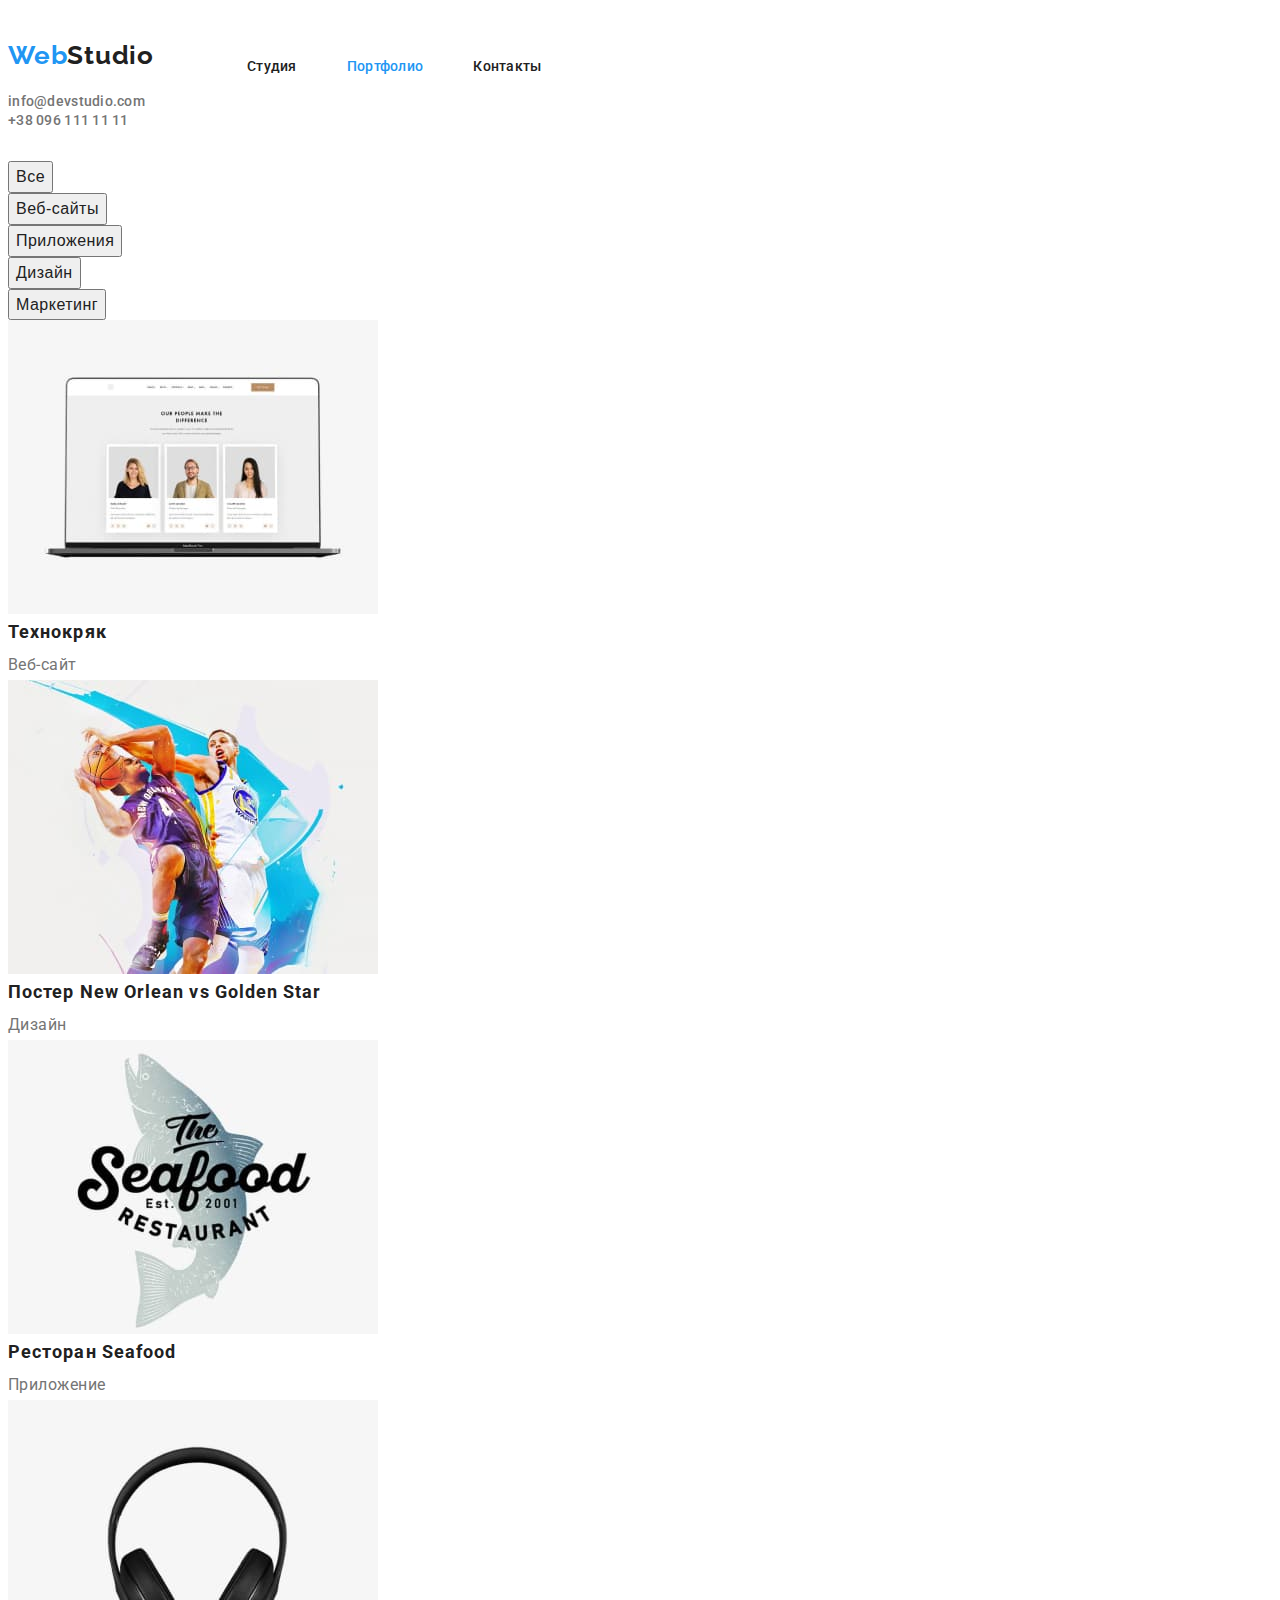
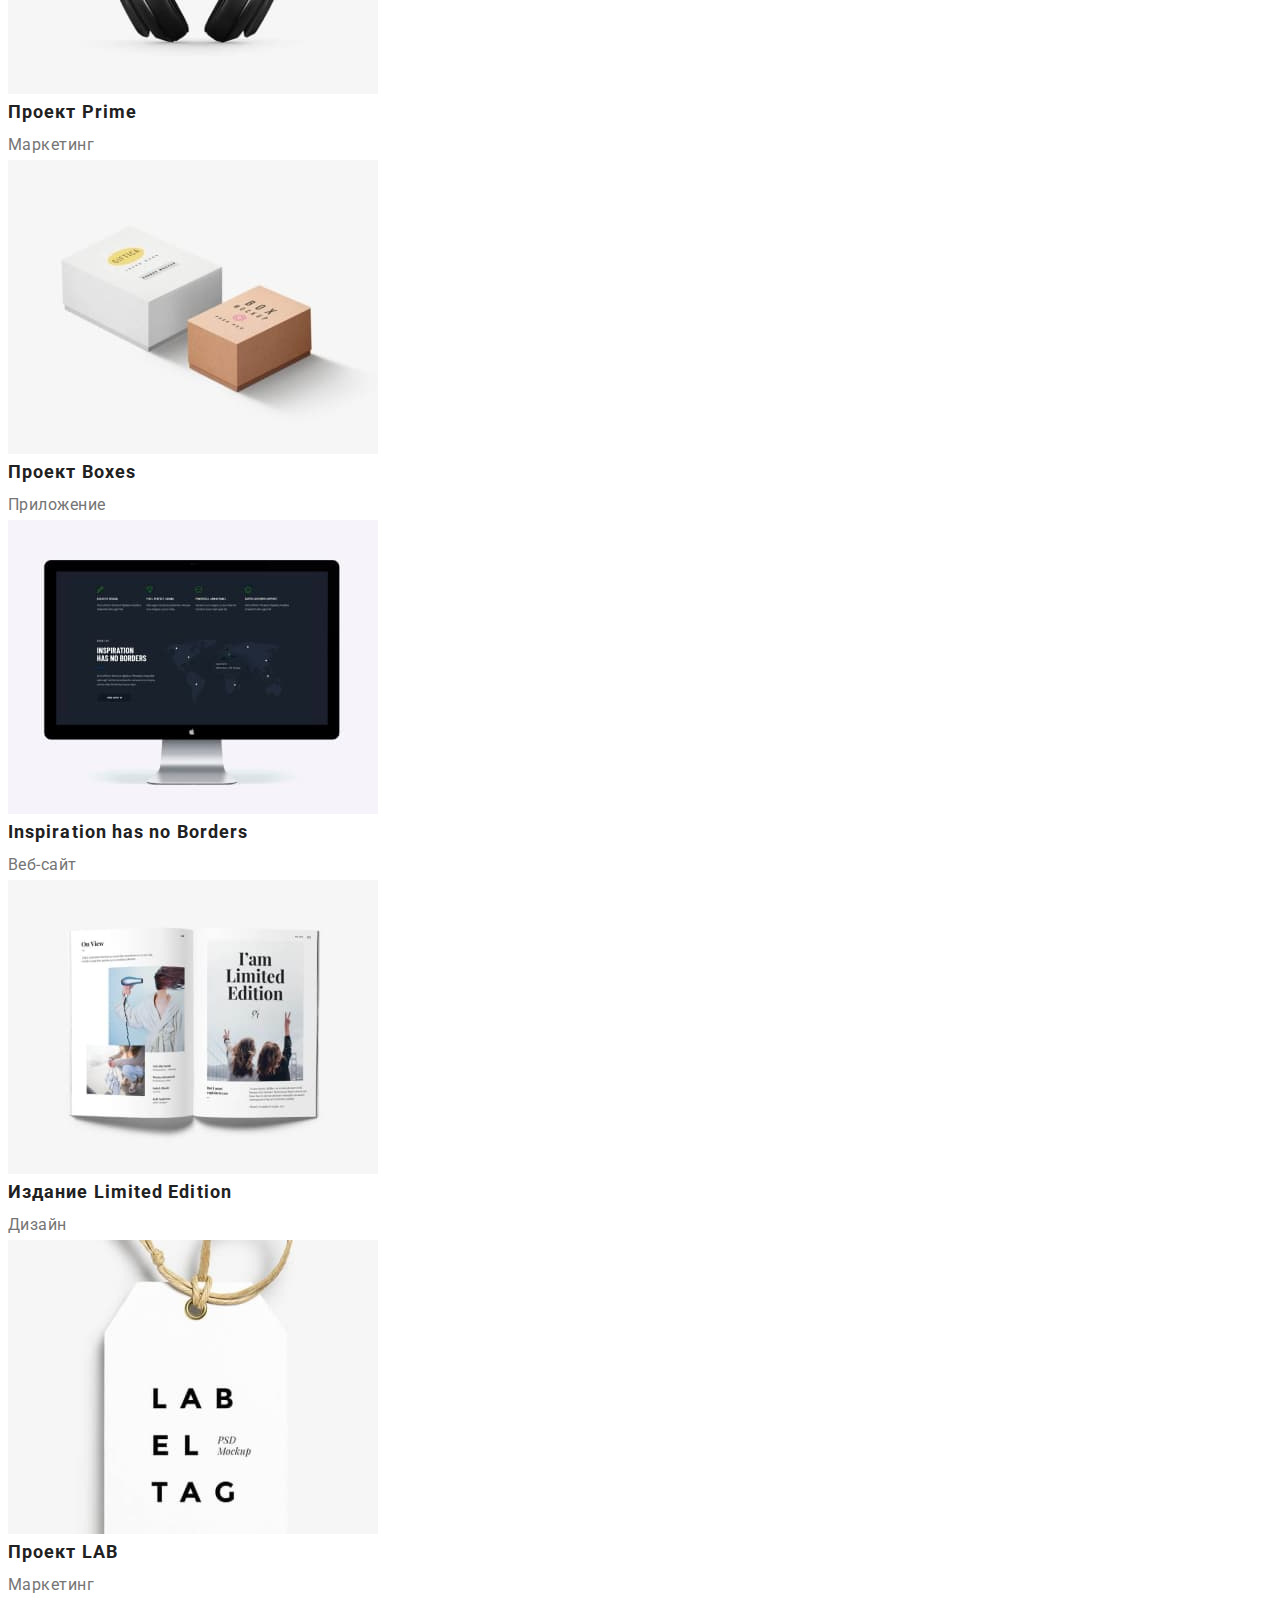
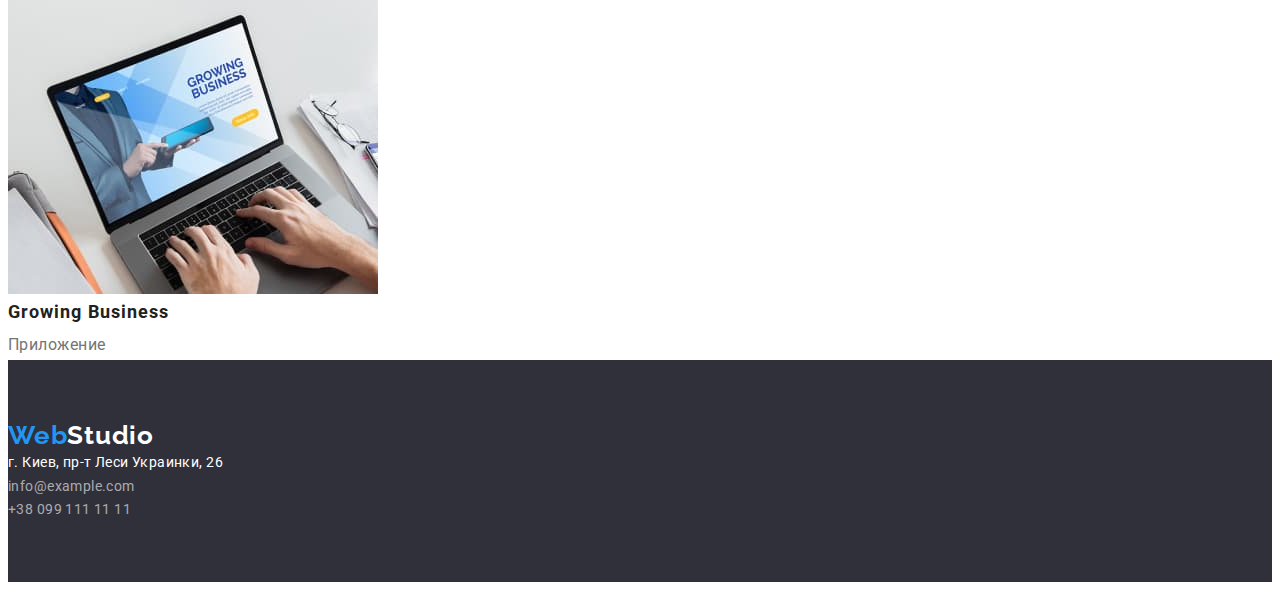
==== portfolio.html @ 588cfb85 "commit" ====
<!DOCTYPE html>
<html lang="ru">
  <head>
    <meta charset="UTF-8" />
    <meta http-equiv="X-UA-Compatible" content="IE=edge" />
    <meta name="viewport" content="width=device-width, initial-scale=1.0" />
    <title>Webstudio</title>
    <link rel="preconnect" href="https://fonts.googleapis.com" />
    <link rel="preconnect" href="https://fonts.gstatic.com" crossorigin />
    <link
      href="https://fonts.googleapis.com/css2?family=Montserrat&family=Raleway:wght@700&family=Roboto:wght@400;500;700;900&display=swap"
      rel="stylesheet"
    />
    <link rel="stylesheet" href="https://cdnjs.cloudflare.com/ajax/libs/modern-normalize/1.1.0/modern-normalize.min.css"
      integrity="sha512-wpPYUAdjBVSE4KJnH1VR1HeZfpl1ub8YT/NKx4PuQ5NmX2tKuGu6U/JRp5y+Y8XG2tV+wKQpNHVUX03MfMFn9Q=="
      crossorigin="anonymous" referrerpolicy="no-referrer" />
    <link rel="stylesheet" href="./css/styles.css" />
  </head>

  <body>
    <header class="header">
      <nav class="navigation">
        <a href="" class="logo"><span class="half-logo">Web</span>Studio</a>
        <ul class="header-list list">
          <li class="header-list-item">
            <a href="./index.html" class="header-link">Студия</a>
          </li>
          <li class="header-list-item">
            <a href="" class="header-link current">Портфолио</a>
          </li>
          <li class="header-list-item">
            <a href="" class="header-link">Контакты</a>
          </li>
        </ul>
      </nav>
      <ul class="list">
        <li>
          <a href="mailto:info@devstudio.com" class="header-link-mail"
            >info@devstudio.com</a
          >
        </li>
        <li>
          <a href="tel:+380961111111" class="header-link-tel"
            >+38 096 111 11 11</a
          >
        </li>
      </ul>
    </header>
    <main>
      <section class="products">
        <h2 class="visually-hidden">Фильтры</h2>
        <ul class="products-filters-list">
          <li class="products-filters-list-item list">
            <button type="button" class="products-filters-btn">Все</button>
          </li>
          <li class="products-filters-list-item list">
            <button type="button" class="products-filters-btn">Веб-сайты</button>
          </li>
          <li class="products-filters-list-item list">
            <button type="button" class="products-filters-btn">Приложения</button>
          </li>
          <li class="products-filters-list-item list">
            <button type="button" class="products-filters-btn">Дизайн</button>
          </li>
          <li class="products-filters-list-item list">
            <button type="button" class="products-filters-btn">Маркетинг</button>
          </li>
        </ul>
        <h2 class="visually-hidden">Наши продукты</h2>
        <ul class="products-list">
          <li class="products-list-item list">
            <img 
              src="./images/page2/project1.jpg" 
              alt="ноутбук" 
              width="370" 
              class="products-list-img"/>
            <h3 class="products-list-item-title">Технокряк</h3>
            <p class="products-list-item-text">Веб-сайт</p>
          </li>
          <li class="products-list-item list">
            <img
              src="./images/page2/project2.jpg"
              alt="два баскетболиста"
              width="370"
              class="products-list-img"
            />
            <h3 class="products-list-item-title">Постер <span lang="eng">New Orlean vs Golden Star</span></h3>
            <p class="products-list-item-text">Дизайн</p>
          </li>
          <li class="products-list-item list">
            <img
              src="./images/page2/project3.jpg"
              alt="вывеска ресторана"
              width="370"
              class="products-list-img"
            />
            <h3 class="products-list-item-title">Ресторан <span lang="eng">Seafood</span></h3>
            <p class="products-list-item-text">Приложение</p>
          </li>
          <li class="products-list-item list">
            <img 
            src="./images/page2/project4.jpg" 
            alt="наушники" 
            width="370"
            class="products-list-img" 
            />
            <h3 class="products-list-item-title">Проект <span lang="eng">Prime</span></h3>
            <p class="products-list-item-text">Маркетинг</p>
          </li>
          <li class="products-list-item list">
            <img
              src="./images/page2/project5.jpg"
              alt="две коробки"
              width="370"
              class="products-list-img"
            />
            <h3 class="products-list-item-title">Проект <span lang="eng">Boxes</span></h3>
            <p class="products-list-item-text">Приложение</p>
          </li>
          <li class="products-list-item list">
            <img
              src="./images/page2/project6.jpg"
              alt="монитор компьютера"
              width="370"
              class="products-list-img"
            />
            <h3 class="products-list-item-title">Inspiration has no Borders</h3>
            <p class="products-list-item-text">Веб-сайт</p>
          </li>
          <li class="products-list-item list">
            <img 
            src="./images/page2/project7.jpg" 
            alt="журнал" 
            width="370"
            class="products-list-img" 
            />
            <h3 class="products-list-item-title">Издание <span lang="eng">Limited Edition</span></h3>
            <p class="products-list-item-text">Дизайн</p>
          </li>
          <li class="products-list-item list">
            <img
              src="./images/page2/project8.jpg"
              alt="бумажный ярлык"
              width="370"
              class="products-list-img"
            />
            <h3 class="products-list-item-title">Проект <span lang="eng">LAB</span></h3>
            <p class="products-list-item-text">Маркетинг</p>
          </li>
          <li class="products-list-item list">
            <img
              src="./images/page2/project9.jpg"
              alt="клавиатура ноутбука"
              width="370"
              class="products-list-img"
            />
            <h3 class="products-list-item-title">Growing Business</h3>
            <p class="products-list-item-text">Приложение</p>
          </li>
        </ul>
      </section>
    </main>
    <footer class="footer">
      <a href="" class="logo"
        ><span class="half-logo">Web</span
        ><span class="half-second-logo">Studio</span></a
      >
      <address>
        <ul class="footer-list list">
          <li class="footer-list-item">
            <a
              href="https://goo.gl/maps/ZpCN1E6qf6AYgeDj6"
              target="_blank"
              rel="noopener noreferrer nofollow"
              class="footer-list-item-address"
              >г. Киев, пр-т Леси Украинки, 26</a
            >
          </li>
          <li class="footer-list-item">
            <a href="mailto:info@example.com" class="footer-list-item-mail"
              >info@example.com</a
            >
          </li>
          <li class="footer-list-item">
            <a href="tel:+380991111111" class="footer-list-item-tel"
              >+38 099 111 11 11</a
            >
          </li>
        </ul>
      </address>
    </footer>
  </body>
</html>
---- css/styles.css ----
:root {
  --header-text-color: #212121;
  --accent-color: #2196f3;
  --btn-color: #ffffff;
  --title-color: #212121;
  --main-text-color: #757575;
}
body {
  font-family: "Roboto", sans-serif;
  color: #757575;
}
* {
  box-sizing: border-box;
}
p,
h1,
h2,
h3,
h4,
h5,
h6 {
  margin: 0;
}
ul {
  margin: 0;
  padding: 0;
}
img {
  display: block;
}
.list {
  list-style: none;
}
a {
  text-decoration: none;
}
.container {
  width: 1200px;
  padding-left: 15px;
  padding-right: 15px;
  margin: 0 auto;
  outline: 2px solid red;
}
.visually-hidden {
  position: absolute;
  white-space: nowrap;
  width: 1px;
  height: 1px;
  overflow: hidden;
  border: 0;
  padding: 0;
  clip: rect(0 0 0 0);
  clip-path: inset(50%);
  margin: -1px;
}
/*----------------------HEADER--------------------*/
.header {
  padding-top: 32px;
  padding-bottom: 32px;
}
.header-container {
  display: flex;
  align-items: center;
}
.navigation {
  display: flex;
  align-items: center;
}
.header-list {
  display: flex;
}
.half-logo {
  font-family: "Raleway", sans-serif;
  font-style: 400;
  font-weight: 700;
  font-size: 26px;
  line-height: 1.19;
  letter-spacing: 0.03em;
  color: var(--accent-color);
}
.logo {
  font-family: "Raleway", sans-serif;
  font-style: 400;
  font-weight: 700;
  font-size: 26px;
  line-height: 1.19;
  letter-spacing: 0.03em;
  color: #212121;
  margin-right: 93px;
}
.header-list-item + .header-list-item {
  margin-left: 50px;
}
.header-link {
  font-weight: 500;
  font-size: 14px;
  line-height: 1.14;
  letter-spacing: 0.02em;
  color: var(--header-text-color);
}
.current {
  color: var(--accent-color);
}
.header-link:hover,
.header-link:focus {
  color: var(--accent-color);
}
.list-connection {
  display: flex;
  margin-left: auto;
  align-items: center;
}
.list-connection-item + .list-connection-item {
  margin-left: 50px;
}
.header-link-mail,
.header-link-tel {
  font-weight: 500;
  font-size: 14px;
  line-height: 1.14;
  letter-spacing: 0.02em;
  color: #757575;
}
.header-link-mail:hover,
.header-link-mail:focus,
.header-link-tel:hover,
.header-link-tel:focus {
  color: var(--accent-color);
}
/*----------------------HERO----------------------*/
.hero {
  background-color: #2f303a;
  padding-top: 200px;
  padding-bottom: 280px;
  text-align: center;
}
.hero-title {
  font-weight: 900;
  font-size: 44px;
  line-height: 1.36;
  text-align: center;
  letter-spacing: 0.06em;
  text-transform: uppercase;
  color: #ffffff;
  margin-bottom: 30px;
  width: 696px;
  margin-left: auto;
  margin-right: auto;
}
.hero-btn {
  font-family: inherit;
  font-weight: 700;
  font-size: 16px;
  line-height: 1.87;
  display: flex;
  align-items: center;
  text-align: center;
  letter-spacing: 0.06em;
  color: var(--btn-color);
  background-color: var(--accent-color);
  cursor: pointer;
  min-width: 200px;
  height: 50px;
}
/*--------------------FEATURES--------------------*/
.features-list-item-title {
  font-weight: 700;
  font-size: 14px;
  line-height: 1.14;
  letter-spacing: 0.03em;
  text-transform: uppercase;
  color: var(--title-color);
}
.features-list-item-text {
  font-size: 14px;
  line-height: 1.71;
  letter-spacing: 0.03em;
  color: var(--main-text-color);
}
/*--------------------OCCUPATION-------------------*/
.occupation-title {
  font-size: 36px;
  line-height: 1.16;
  text-align: center;
  letter-spacing: 0.03em;
  color: var(--title-color);
  margin-bottom: 50px;
}
/*----------------------TEAM---------------------*/
.team {
  padding-top: 94px;
  padding-bottom: 94px;
}
.team-title {
  font-size: 36px;
  line-height: 42px;
  text-align: center;
  letter-spacing: 0.03em;
  color: var(--title-color);
  margin-bottom: 50px;
}
.team-list-item-content {
  padding-top: 30px;
}
.team-name {
  font-weight: 500;
  font-size: 16px;
  line-height: 1.18;
  text-align: center;
  letter-spacing: 0.03em;
  color: #212121;
  margin-bottom: 10px;
}
.team-list-position {
  font-size: 16px;
  line-height: calc(19 / 16);
  text-align: center;
  letter-spacing: 0.03em;
  color: var(--main-text-color);
}
/*----------------------FOOTER---------------------*/
.footer {
  background-color: #2f303a;
  padding-top: 60px;
  padding-bottom: 60px;
}
.logo {
  margin-bottom: 20px;
}
.half-second-logo {
  font-family: "Raleway", sans-serif;
  font-style: normal;
  font-weight: 700;
  font-size: 26px;
  line-height: 1.19;
  letter-spacing: 0.03em;
  color: #ffffff;
}

address {
  font-style: normal;
}
.footer-list-item-address {
  font-size: 14px;
  line-height: 1.71;
  letter-spacing: 0.03em;
  color: #ffffff;
  margin-bottom: 9px;
}
.footer-list-item-mail {
  font-size: 14px;
  line-height: 1.71;
  letter-spacing: 0.03em;
  color: rgba(255, 255, 255, 0.6);
  margin-bottom: 9px;
}
.footer-list-item-tel {
  font-size: 14px;
  line-height: 1.71;
  letter-spacing: 0.03em;
  color: rgba(255, 255, 255, 0.6);
}
.footer-list-item-address:hover,
.footer-list-item-address:focus,
.footer-list-item-mail:hover,
.footer-list-item-mail:focus,
.footer-list-item-tel:hover,
.footer-list-item-tel:focus {
  color: var(--accent-color);
}
/*---------------------PRODUCTS--------------------*/
.products-filters-btn {
  font-weight: 500;
  font-size: 16px;
  line-height: 1.62;
  text-align: center;
  letter-spacing: 0.03em;
  color: #212121;
  cursor: pointer;
}
.products-filters-btn:hover,
.products-filters-btn:focus {
  color: #ffffff;
  background-color: var(--accent-color);
}
.products-list-item-title {
  font-weight: bold;
  font-size: 18px;
  line-height: 2;
  letter-spacing: 0.06em;
  color: var(--title-color);
}
.products-list-item-text {
  font-size: 16px;
  line-height: 1.87;
  letter-spacing: 0.03em;
  color: var(--main-text-color);
}
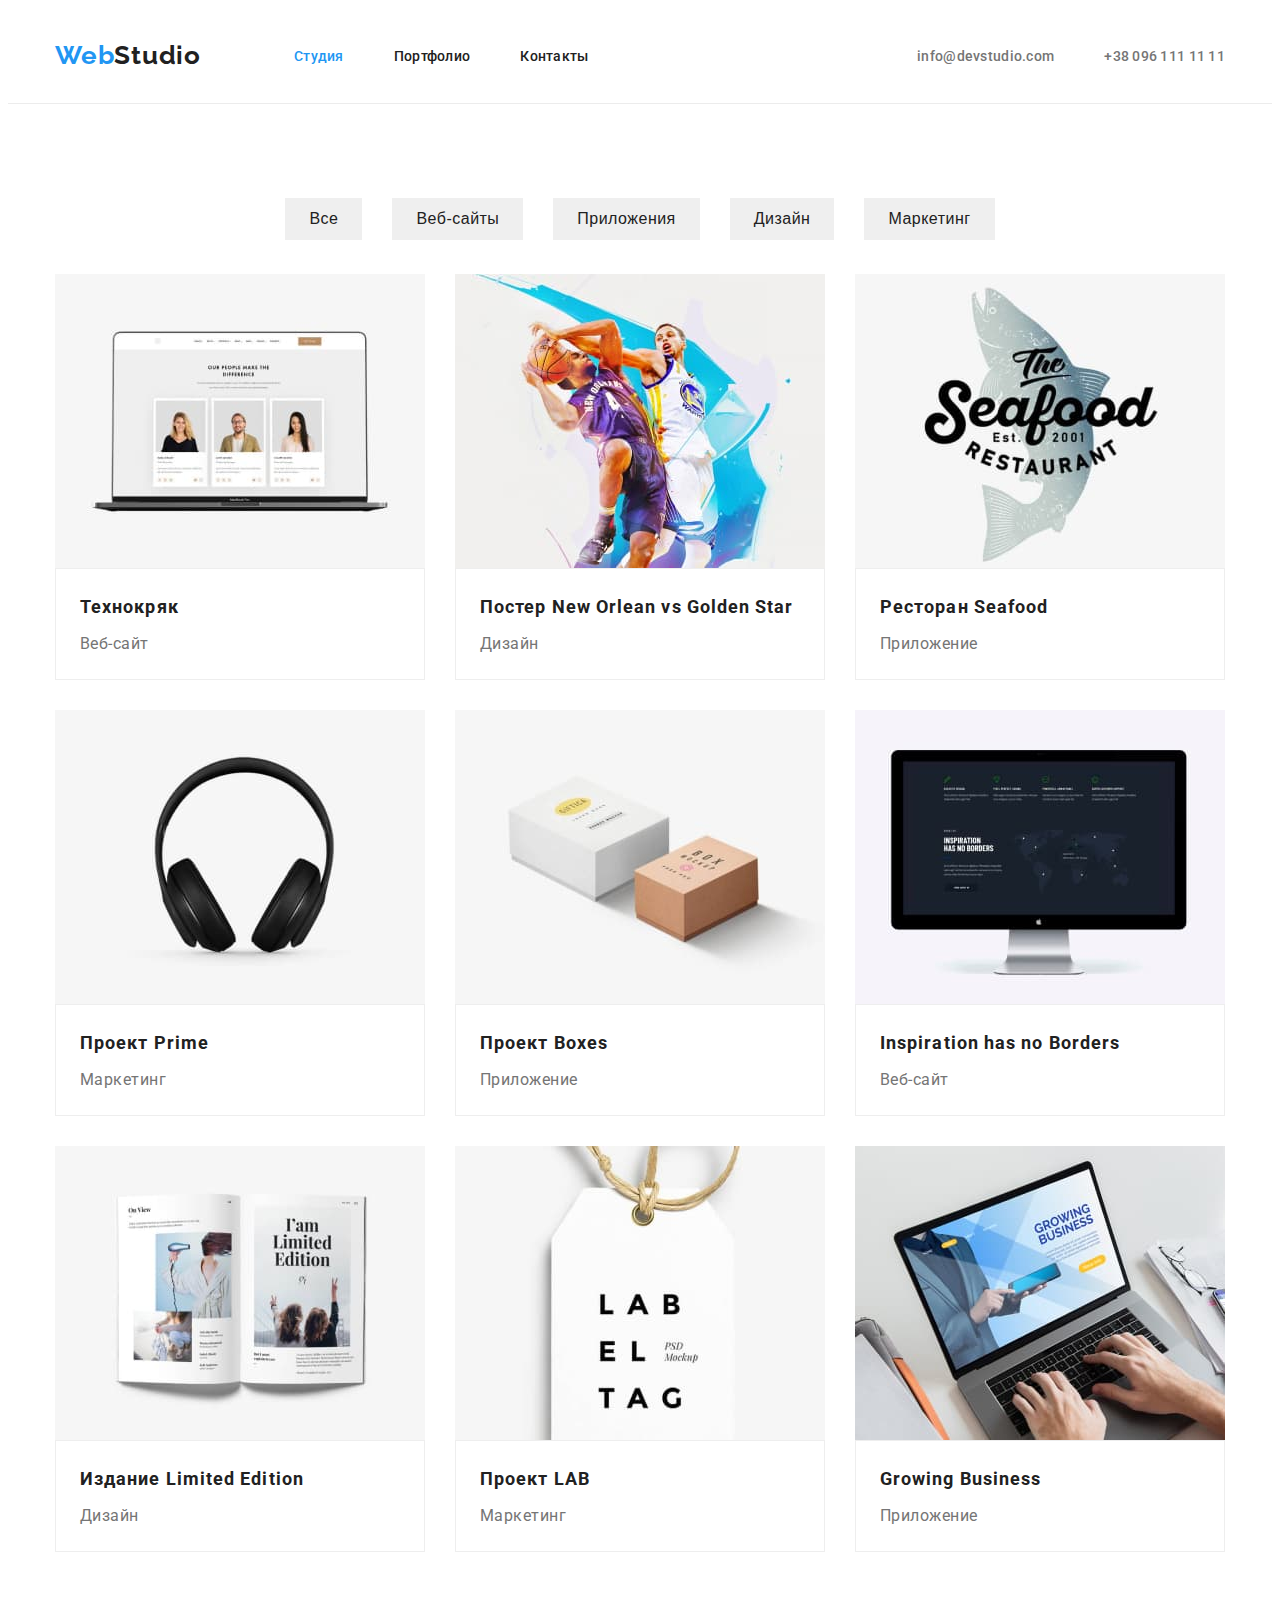
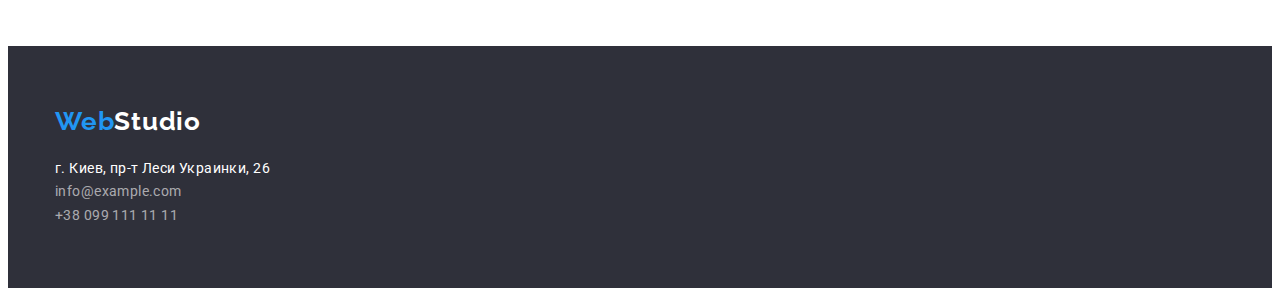
==== commit 31b127f2: "commit" ====
--- a/portfolio.html
+++ b/portfolio.html
@@ -19,35 +19,28 @@
 
   <body>
     <header class="header">
-      <nav class="navigation">
-        <a href="" class="logo"><span class="half-logo">Web</span>Studio</a>
-        <ul class="header-list list">
-          <li class="header-list-item">
-            <a href="./index.html" class="header-link">Студия</a>
+      <div class="container header-container">
+        <nav class="navigation">
+          <a href="" class="logo header-logo"><span class="half-logo">Web</span>Studio</a>
+          <ul class="header-list list">
+            <li class="header-list-item"><a href="" class="header-link current">Студия</a></li>
+            <li class="header-list-item"><a href="./portfolio.html" class="header-link">Портфолио</a></li>
+            <li class="header-list-item"><a href="" class="header-link">Контакты</a></li>
+          </ul>
+        </nav>
+        <ul class="list-connection list">
+          <li class="list-connection-item">
+            <a href="mailto:info@devstudio.com" class="header-link-mail">info@devstudio.com</a>
           </li>
-          <li class="header-list-item">
-            <a href="" class="header-link current">Портфолио</a>
-          </li>
-          <li class="header-list-item">
-            <a href="" class="header-link">Контакты</a>
+          <li class="list-connection-item">
+            <a href="tel:+380961111111" class="header-link-tel">+38 096 111 11 11</a>
           </li>
         </ul>
-      </nav>
-      <ul class="list">
-        <li>
-          <a href="mailto:info@devstudio.com" class="header-link-mail"
-            >info@devstudio.com</a
-          >
-        </li>
-        <li>
-          <a href="tel:+380961111111" class="header-link-tel"
-            >+38 096 111 11 11</a
-          >
-        </li>
-      </ul>
+      </div>
     </header>
     <main>
-      <section class="products">
+      <section class="products section">
+        <div class="container">
         <h2 class="visually-hidden">Фильтры</h2>
         <ul class="products-filters-list">
           <li class="products-filters-list-item list">
@@ -74,8 +67,10 @@
               alt="ноутбук" 
               width="370" 
               class="products-list-img"/>
+              <div class="products-list-item-content">
             <h3 class="products-list-item-title">Технокряк</h3>
             <p class="products-list-item-text">Веб-сайт</p>
+            </div>
           </li>
           <li class="products-list-item list">
             <img
@@ -84,8 +79,10 @@
               width="370"
               class="products-list-img"
             />
+            <div class="products-list-item-content">
             <h3 class="products-list-item-title">Постер <span lang="eng">New Orlean vs Golden Star</span></h3>
             <p class="products-list-item-text">Дизайн</p>
+            </div>
           </li>
           <li class="products-list-item list">
             <img
@@ -94,8 +91,10 @@
               width="370"
               class="products-list-img"
             />
+            <div class="products-list-item-content">
             <h3 class="products-list-item-title">Ресторан <span lang="eng">Seafood</span></h3>
             <p class="products-list-item-text">Приложение</p>
+            </div>
           </li>
           <li class="products-list-item list">
             <img 
@@ -104,8 +103,10 @@
             width="370"
             class="products-list-img" 
             />
+            <div class="products-list-item-content">
             <h3 class="products-list-item-title">Проект <span lang="eng">Prime</span></h3>
             <p class="products-list-item-text">Маркетинг</p>
+            </div>
           </li>
           <li class="products-list-item list">
             <img
@@ -114,8 +115,10 @@
               width="370"
               class="products-list-img"
             />
+            <div class="products-list-item-content">
             <h3 class="products-list-item-title">Проект <span lang="eng">Boxes</span></h3>
             <p class="products-list-item-text">Приложение</p>
+            </div>
           </li>
           <li class="products-list-item list">
             <img
@@ -124,8 +127,10 @@
               width="370"
               class="products-list-img"
             />
+            <div class="products-list-item-content">
             <h3 class="products-list-item-title">Inspiration has no Borders</h3>
             <p class="products-list-item-text">Веб-сайт</p>
+            </div>
           </li>
           <li class="products-list-item list">
             <img 
@@ -134,8 +139,10 @@
             width="370"
             class="products-list-img" 
             />
+            <div class="products-list-item-content">
             <h3 class="products-list-item-title">Издание <span lang="eng">Limited Edition</span></h3>
             <p class="products-list-item-text">Дизайн</p>
+          </div>
           </li>
           <li class="products-list-item list">
             <img
@@ -144,8 +151,10 @@
               width="370"
               class="products-list-img"
             />
+            <div class="products-list-item-content">
             <h3 class="products-list-item-title">Проект <span lang="eng">LAB</span></h3>
             <p class="products-list-item-text">Маркетинг</p>
+            </div>
           </li>
           <li class="products-list-item list">
             <img
@@ -154,40 +163,34 @@
               width="370"
               class="products-list-img"
             />
+            <div class="products-list-item-content">
             <h3 class="products-list-item-title">Growing Business</h3>
             <p class="products-list-item-text">Приложение</p>
+            </div>
           </li>
         </ul>
+        </div>
       </section>
     </main>
     <footer class="footer">
-      <a href="" class="logo"
-        ><span class="half-logo">Web</span
-        ><span class="half-second-logo">Studio</span></a
-      >
-      <address>
-        <ul class="footer-list list">
-          <li class="footer-list-item">
-            <a
-              href="https://goo.gl/maps/ZpCN1E6qf6AYgeDj6"
-              target="_blank"
-              rel="noopener noreferrer nofollow"
-              class="footer-list-item-address"
-              >г. Киев, пр-т Леси Украинки, 26</a
-            >
-          </li>
-          <li class="footer-list-item">
-            <a href="mailto:info@example.com" class="footer-list-item-mail"
-              >info@example.com</a
-            >
-          </li>
-          <li class="footer-list-item">
-            <a href="tel:+380991111111" class="footer-list-item-tel"
-              >+38 099 111 11 11</a
-            >
-          </li>
-        </ul>
-      </address>
+      <div class="container">
+        <a href="" class="logo footer-logo"><span class="half-logo">Web</span><span
+            class="half-second-logo">Studio</span></a>
+        <address>
+          <ul class="footer-list list">
+            <li class="footer-list-item">
+              <a href="https://goo.gl/maps/ZpCN1E6qf6AYgeDj6" target="_blank" rel="noopener noreferrer nofollow"
+                class="footer-list-item-address">г. Киев, пр-т Леси Украинки, 26</a>
+            </li>
+            <li class="footer-list-item">
+              <a href="mailto:info@example.com" class="footer-list-item-mail">info@example.com</a>
+            </li>
+            <li class="footer-list-item">
+              <a href="tel:+380991111111" class="footer-list-item-tel">+38 099 111 11 11</a>
+            </li>
+          </ul>
+        </address>
+      </div>
     </footer>
   </body>
 </html>
--- a/css/styles.css
+++ b/css/styles.css
@@ -39,7 +39,10 @@
   padding-left: 15px;
   padding-right: 15px;
   margin: 0 auto;
-  outline: 2px solid red;
+}
+.section {
+  padding-top: 94px;
+  padding-bottom: 94px;
 }
 .visually-hidden {
   position: absolute;
@@ -57,6 +60,7 @@
 .header {
   padding-top: 32px;
   padding-bottom: 32px;
+  border-bottom: 1px solid #ececec;
 }
 .header-container {
   display: flex;
@@ -68,6 +72,19 @@
 }
 .header-list {
   display: flex;
+}
+.header-logo {
+  margin-right: 93px;
+}
+.logo {
+  font-family: "Raleway", sans-serif;
+  font-style: 400;
+  font-weight: 700;
+  font-size: 26px;
+  line-height: 1.19;
+  letter-spacing: 0.03em;
+  color: #212121;
+  display: block;
 }
 .half-logo {
   font-family: "Raleway", sans-serif;
@@ -77,16 +94,6 @@
   line-height: 1.19;
   letter-spacing: 0.03em;
   color: var(--accent-color);
-}
-.logo {
-  font-family: "Raleway", sans-serif;
-  font-style: 400;
-  font-weight: 700;
-  font-size: 26px;
-  line-height: 1.19;
-  letter-spacing: 0.03em;
-  color: #212121;
-  margin-right: 93px;
 }
 .header-list-item + .header-list-item {
   margin-left: 50px;
@@ -161,8 +168,20 @@
   cursor: pointer;
   min-width: 200px;
   height: 50px;
+  margin-left: auto;
+  margin-right: auto;
+  padding: 10px 32px;
 }
 /*--------------------FEATURES--------------------*/
+.features-list {
+  display: flex;
+  margin-left: -30px;
+  justify-content: space-between;
+}
+.features-list-item {
+  width: calc(100% / 4 - 30px);
+  margin-left: 30px;
+}
 .features-list-item-title {
   font-weight: 700;
   font-size: 14px;
@@ -178,6 +197,14 @@
   color: var(--main-text-color);
 }
 /*--------------------OCCUPATION-------------------*/
+.occupation-list {
+  display: flex;
+  margin-left: -30px;
+}
+.occupation-list-item {
+  width: calc(100% / 3 - 30px);
+  margin-left: 30px;
+}
 .occupation-title {
   font-size: 36px;
   line-height: 1.16;
@@ -198,6 +225,14 @@
   letter-spacing: 0.03em;
   color: var(--title-color);
   margin-bottom: 50px;
+}
+.team-list {
+  display: flex;
+  margin-left: -30px;
+}
+.team-list-item {
+  flex-basis: calc(100% / 4 - 30px);
+  margin-left: 30px;
 }
 .team-list-item-content {
   padding-top: 30px;
@@ -224,9 +259,6 @@
   padding-top: 60px;
   padding-bottom: 60px;
 }
-.logo {
-  margin-bottom: 20px;
-}
 .half-second-logo {
   font-family: "Raleway", sans-serif;
   font-style: normal;
@@ -236,7 +268,9 @@
   letter-spacing: 0.03em;
   color: #ffffff;
 }
-
+.footer-logo {
+  margin-bottom: 20px;
+}
 address {
   font-style: normal;
 }
@@ -269,6 +303,12 @@
   color: var(--accent-color);
 }
 /*---------------------PRODUCTS--------------------*/
+.products-filters-list {
+  margin-bottom: 34px;
+  display: flex;
+  margin-left: -30px;
+  justify-content: center;
+}
 .products-filters-btn {
   font-weight: 500;
   font-size: 16px;
@@ -277,11 +317,37 @@
   letter-spacing: 0.03em;
   color: #212121;
   cursor: pointer;
+  padding: 6px 22px;
+  border-color: transparent;
 }
 .products-filters-btn:hover,
 .products-filters-btn:focus {
   color: #ffffff;
   background-color: var(--accent-color);
+}
+.products-filters-btn {
+  flex-basis: calc(100% / 5 - 30px);
+  margin-left: 30px;
+}
+.products-list {
+  margin-bottom: 94px;
+  display: flex;
+  margin-left: -30px;
+  flex-wrap: wrap;
+  margin-bottom: -30px;
+}
+.products-list-item {
+  flex-basis: calc(100% / 9 - 30px);
+  margin-left: 30px;
+  margin-bottom: 30px;
+}
+.products-list-item-content {
+  padding-top: 20px;
+  padding-left: 24px;
+  padding-right: 24px;
+  padding-bottom: 20px;
+  background: #ffffff;
+  border: 1px solid #eeeeee;
 }
 .products-list-item-title {
   font-weight: bold;
@@ -289,6 +355,7 @@
   line-height: 2;
   letter-spacing: 0.06em;
   color: var(--title-color);
+  margin-bottom: 4px;
 }
 .products-list-item-text {
   font-size: 16px;
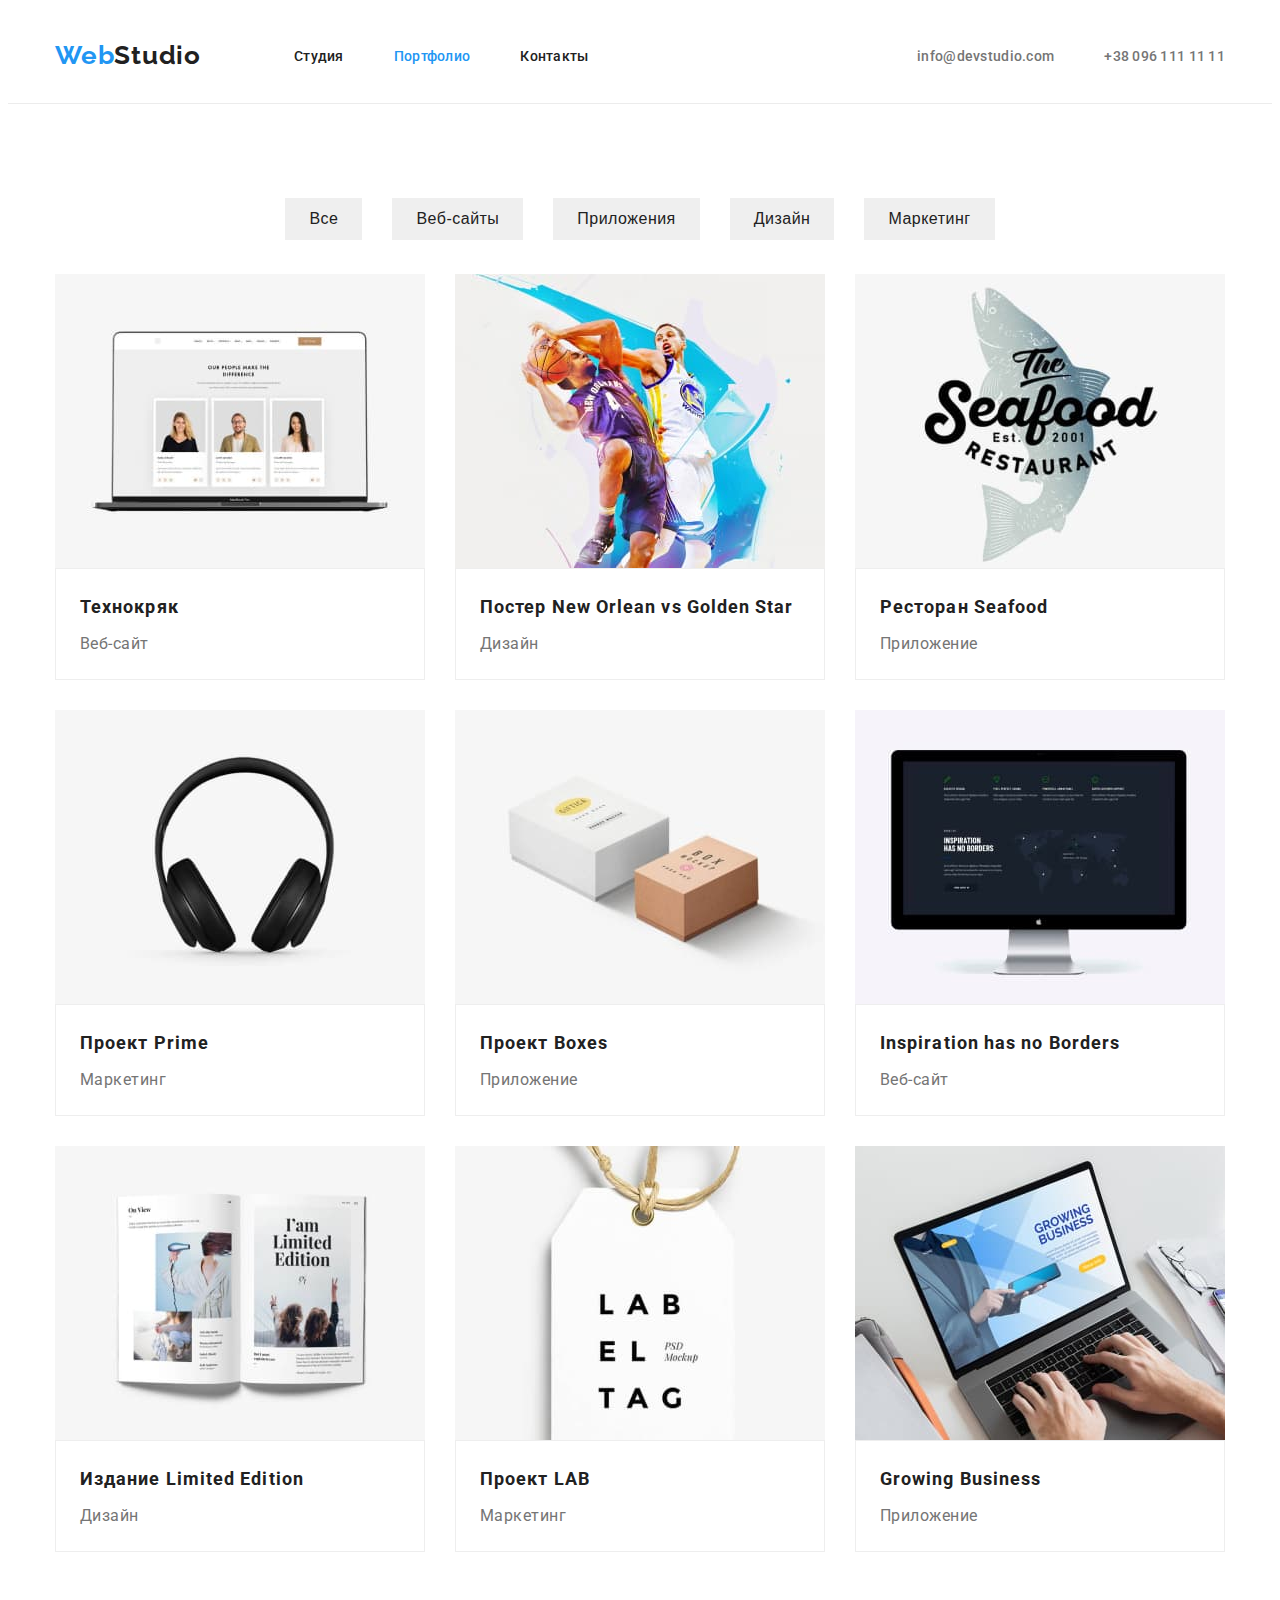
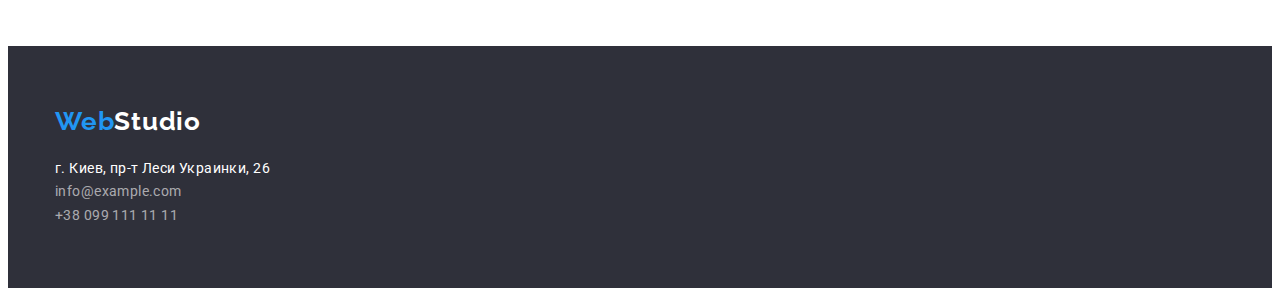
==== commit 82e4a9d3: "commit" ====
--- a/portfolio.html
+++ b/portfolio.html
@@ -23,8 +23,8 @@
         <nav class="navigation">
           <a href="" class="logo header-logo"><span class="half-logo">Web</span>Studio</a>
           <ul class="header-list list">
-            <li class="header-list-item"><a href="" class="header-link current">Студия</a></li>
-            <li class="header-list-item"><a href="./portfolio.html" class="header-link">Портфолио</a></li>
+            <li class="header-list-item"><a href="./index.html" class="header-link">Студия</a></li>
+            <li class="header-list-item"><a href="" class="header-link current">Портфолио</a></li>
             <li class="header-list-item"><a href="" class="header-link">Контакты</a></li>
           </ul>
         </nav>
